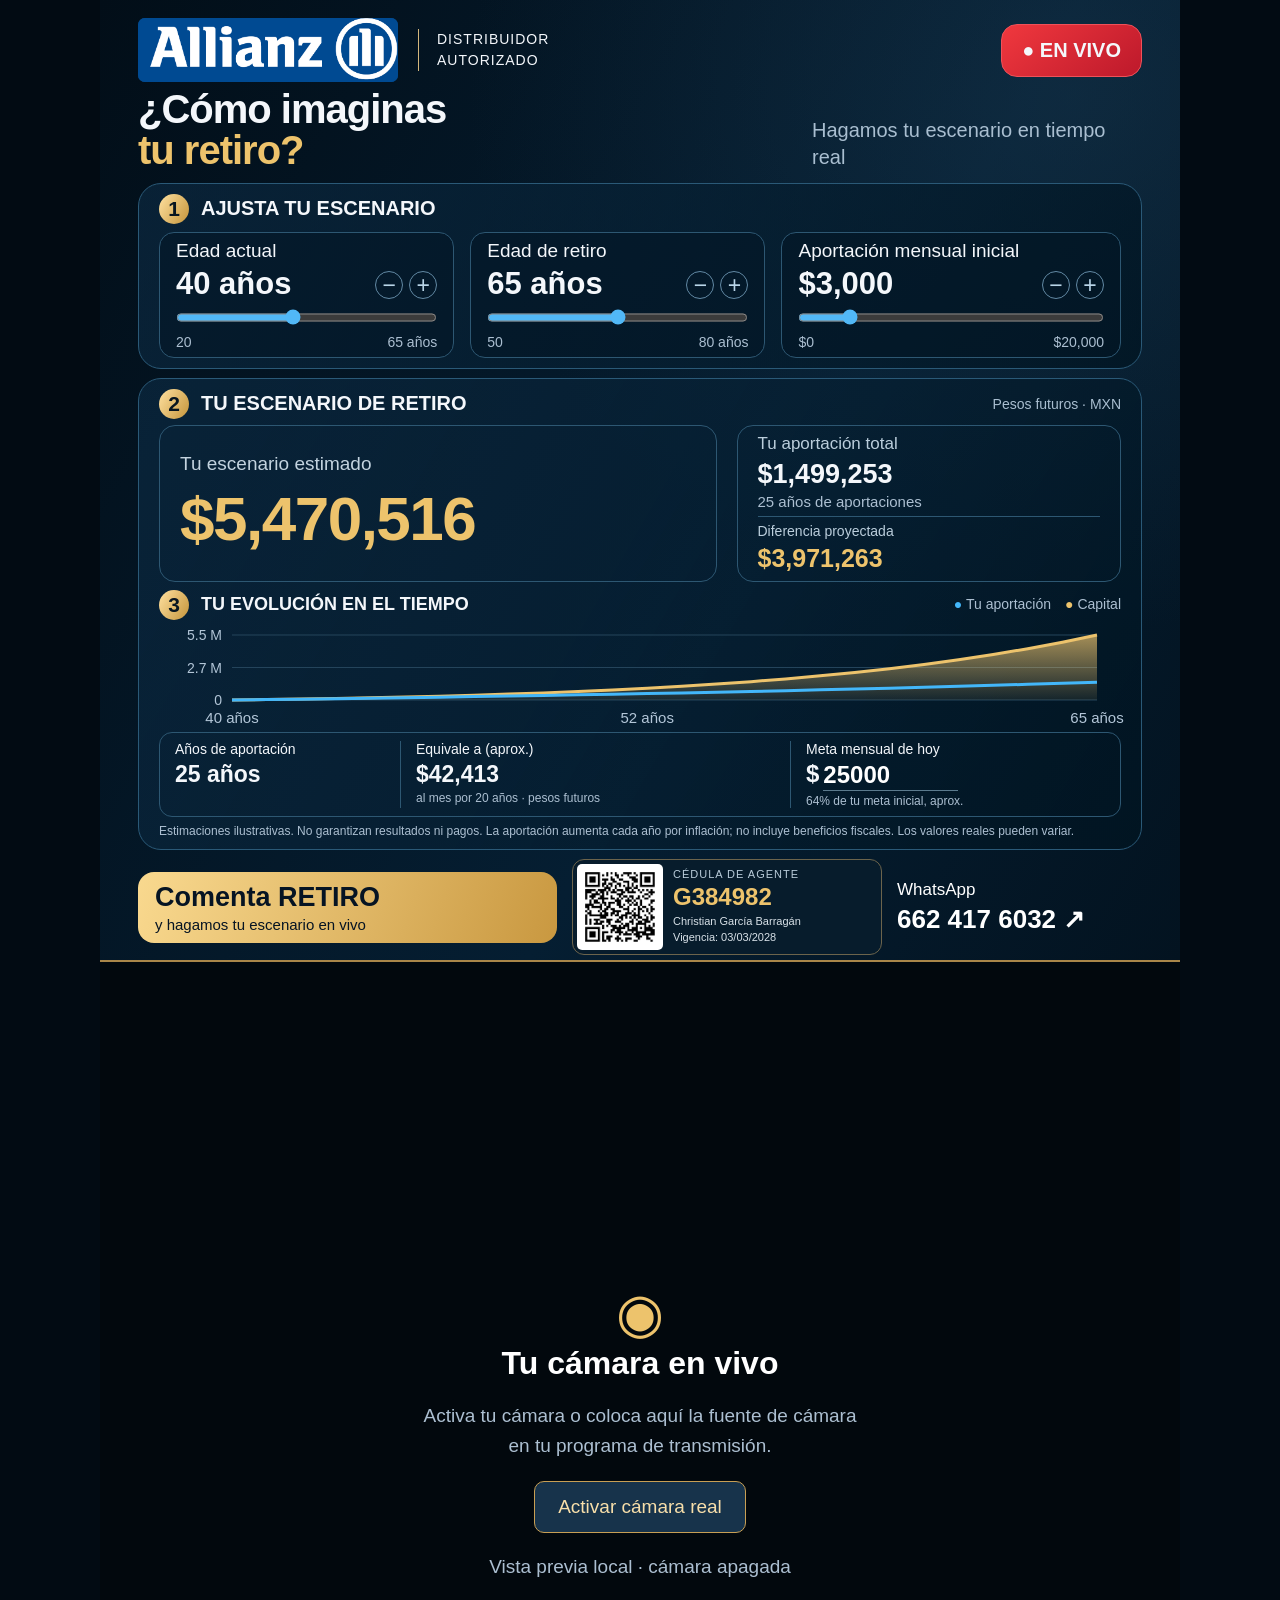
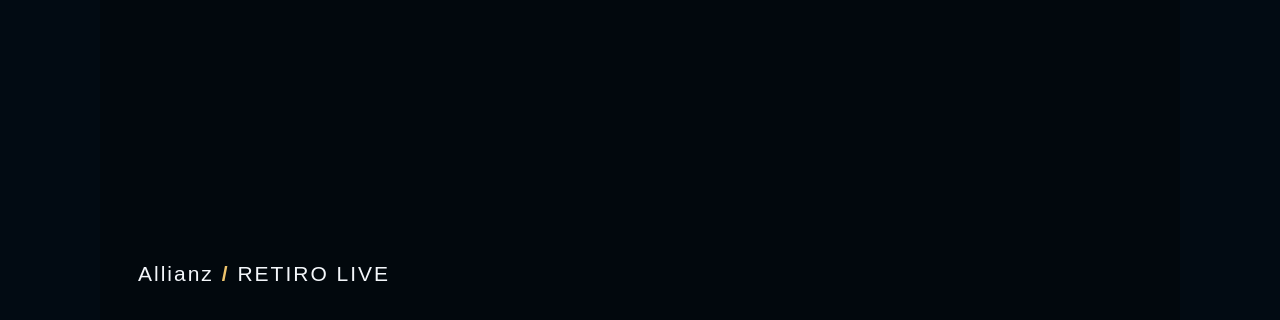
==== live/index.html @ dc5fecf2 "Add standalone retirement live simulator" ====
<!doctype html><html lang="es"><head><meta charset="utf-8"><meta name="viewport" content="width=device-width,initial-scale=1"><title>Allianz · Retiro LIVE</title><link rel="stylesheet" href="live.css"></head><body><main class="stage"><section class="dashboard" aria-label="Simulador de retiro"><header><div class="brand"><svg viewBox="0 0 80 68" aria-hidden="true"><path d="M4 62 40 6 76 62H57L40 35 22 62H4M29 62l11-17 11 17Z" fill="none" stroke="currentColor" stroke-width="6"/></svg><div><span class="officialLogo"><img src="allianz.jpg" alt="Allianz"></span><small>DISTRIBUIDOR<br>AUTORIZADO</small></div></div><span class="badge">● EN VIVO</span></header><div class="intro"><h1>¿Cómo imaginas<br><em>tu retiro?</em></h1><p>Hagamos tu escenario en tiempo real</p></div><section class="panel controls"><h2><i>1</i> AJUSTA TU ESCENARIO</h2><div class="fields"><label>Edad actual <div class="valueRow"><output id="ageOut"></output><div class="steppers"><button type="button" data-for="age" data-dir="-1" aria-label="Disminuir edad actual">−</button><button type="button" data-for="age" data-dir="1" aria-label="Aumentar edad actual">+</button></div></div><input id="age" type="range" min="20" max="65" value="40"><small>20 <span>65 años</span></small></label><label>Edad de retiro <div class="valueRow"><output id="retireOut"></output><div class="steppers"><button type="button" data-for="retire" data-dir="-1" aria-label="Disminuir edad de retiro">−</button><button type="button" data-for="retire" data-dir="1" aria-label="Aumentar edad de retiro">+</button></div></div><input id="retire" type="range" min="50" max="80" value="65"><small id="retireMin">41 <span>80 años</span></small></label><label>Aportación mensual inicial <div class="valueRow"><output id="monthlyOut"></output><div class="steppers"><button type="button" data-for="monthly" data-dir="-1" aria-label="Disminuir aportación mensual">−</button><button type="button" data-for="monthly" data-dir="1" aria-label="Aumentar aportación mensual">+</button></div></div><input id="monthly" type="range" min="0" max="20000" step="500" value="3000"><small>$0 <span>$20,000</span></small></label></div></section><section class="panel projection"><h2><i>2</i> TU ESCENARIO DE RETIRO <small>Pesos futuros · MXN</small></h2><div class="results"><div class="capital"><span>Tu escenario estimado</span><strong id="capital"></strong></div><div class="contribution"><span>Tu aportación total</span><strong id="contributed"></strong><small id="horizon"></small><span class="differenceLabel">Diferencia proyectada</span><strong id="difference"></strong></div></div><div class="chartHead"><h2><i>3</i> TU EVOLUCIÓN EN EL TIEMPO</h2><span><b class="blue">●</b> Tu aportación　<b class="gold">●</b> Capital</span></div><svg id="chart" viewBox="0 0 960 104" role="img" aria-labelledby="chartTitle"><title id="chartTitle">Capital y aportaciones estimados por edad</title></svg><div class="summary"><div><span>Años de aportación</span><strong id="yearsSummary"></strong></div><div><span>Equivale a (aprox.)</span><strong id="income"></strong><small>al mes por 20 años · pesos futuros</small></div><div><label for="goal">Meta mensual de hoy</label><div class="goalWrap">$ <input id="goal" type="number" min="0" max="1000000" step="1000" value="25000"></div><small id="goalStatus"></small></div></div><p class="notice">Estimaciones ilustrativas. No garantizan resultados ni pagos. La aportación aumenta cada año por inflación; no incluye beneficios fiscales. Los valores reales pueden variar.</p></section><footer><div class="cta">Comenta RETIRO<small>y hagamos tu escenario en vivo</small></div><aside class="credential" aria-label="Cédula de agente"><img src="cedula-qr.png" alt="QR original de la cédula de agente"><div><span>CÉDULA DE AGENTE</span><strong>G384982</strong><small>Christian García Barragán</small><small>Vigencia: 03/03/2028</small></div></aside><a href="https://wa.me/526624176032" target="_blank" rel="noopener">WhatsApp<strong>662 417 6032 ↗</strong></a></footer></section><section class="camera" aria-label="Cámara en vivo"><video id="video" autoplay muted playsinline></video><div id="cameraPrompt"><span class="cameraIcon">◉</span><h2>Tu cámara en vivo</h2><p>Activa tu cámara o coloca aquí la fuente de cámara<br>en tu programa de transmisión.</p><button id="startCamera">Activar cámara real</button><p id="cameraStatus" role="status">Vista previa local · cámara apagada</p></div><button id="stopCamera" hidden>Apagar cámara</button><span class="cameraBrand">Allianz <b> / </b> RETIRO LIVE</span></section></main><script src="calculator.js"></script><script src="live.js"></script></body></html>
---- live/live.css ----
*{box-sizing:border-box} :root{color-scheme:dark;--gold:#edc36c;--muted:#acbfd1}body{margin:0;background:#020b13;color:#f4f7fb;font-family:Arial,Helvetica,sans-serif}.stage{width:1080px;margin:auto}.dashboard{height:960px;padding:24px 38px 20px;background:radial-gradient(ellipse at 90% 10%,#21435b55,transparent 44%),linear-gradient(120deg,#020e18,#051e32 60%,#031320);overflow:hidden}header{display:flex;align-items:center;justify-content:space-between;height:70px}.brand{display:flex;gap:15px;align-items:center}.brand svg{width:66px;height:60px;color:var(--gold)}.brand b{font-size:43px;letter-spacing:5px}.brand sup{font-size:10px;vertical-align:top;letter-spacing:0}.brand small{display:block;font-size:11px;letter-spacing:1.5px}.badge{font-size:20px;font-weight:bold;padding:14px 20px;border:1px solid #ef6666;border-radius:16px;background:#b72d37}.intro{margin:15px 0 18px;position:relative}h1{font-size:53px;line-height:1.02;margin:0;letter-spacing:-1px}h1 em{font-style:normal;color:var(--gold)}.intro p{position:absolute;right:0;bottom:0;width:330px;font-size:23px;color:var(--muted);line-height:1.4;margin:0}.panel{border:1px solid #2a5977;border-radius:23px;background:linear-gradient(120deg,#0e304c88,#001421bb);padding:16px 20px;margin-bottom:13px}h2{font-size:20px;margin:0;display:flex;align-items:center;gap:12px}i{display:inline-grid;place-items:center;width:30px;height:30px;border-radius:50%;background:linear-gradient(120deg,#ffe1a0,#c5953b);color:#071520;font-style:normal;font-size:21px;flex-shrink:0}.fields{display:grid;grid-template-columns:1fr 1fr 1.15fr;gap:16px;margin-top:13px}label{border:1px solid #2d5772;border-radius:15px;padding:12px 16px;font-size:19px;background:#03162488}output{display:block;font-size:38px;font-weight:bold;margin:5px 0 8px}input{width:100%;accent-color:#51b8f7;cursor:pointer;height:19px;margin:0}label small{display:block;font-size:14px;color:var(--muted);margin-top:2px}label small span{float:right}.projection h2>small{margin-left:auto;font-weight:normal;font-size:15px;color:var(--muted)}.results{display:grid;grid-template-columns:1.45fr 1fr;gap:20px;margin:12px 0 16px}.capital,.contribution{border:1px solid #2d5772;border-radius:16px;padding:13px 20px}.results span{font-size:20px}.capital strong{display:block;color:var(--gold);font-size:58px;letter-spacing:-1px;margin-top:3px}.contribution strong{display:block;font-size:32px;margin-top:5px}.contribution small{display:block;color:var(--muted);margin-top:8px;font-size:15px}.chartHead{display:flex;align-items:center;justify-content:space-between}.chartHead>span{font-size:14px;color:var(--muted)}.blue{color:#43b7fa}.gold{color:var(--gold)}#chart{width:100%;height:163px;display:block;margin-top:10px;overflow:visible}.notice{font-size:14px;color:var(--muted);line-height:1.4;margin:10px 0 0}footer{display:flex;gap:28px;align-items:center;justify-content:space-between}.cta{background:linear-gradient(110deg,#f9d98f,#c99840);color:#061423;border-radius:16px;padding:12px 25px;font-size:31px;font-weight:bold;flex:1}.cta small{display:block;font-size:17px;font-weight:normal;margin-top:3px}footer a{color:white;text-decoration:none;font-size:17px;min-width:270px}footer strong{display:block;font-size:29px;margin-top:4px}.camera{height:960px;position:relative;background:#02080d;display:grid;place-items:center;border-top:2px solid #a98649;overflow:hidden}.camera video{width:100%;height:100%;object-fit:cover;position:absolute}.camera #cameraPrompt{position:relative;text-align:center;color:var(--muted)}.camera h2{display:block;font-size:32px;color:white}.camera p{line-height:1.6;font-size:19px}.cameraIcon{font-size:55px;color:var(--gold)}button{border:1px solid #c89f54;background:#17334b;color:#f8dfaa;border-radius:10px;padding:14px 23px;font-size:19px;cursor:pointer}button:focus-visible,input:focus-visible,a:focus-visible{outline:3px solid white;outline-offset:5px}.cameraBrand{position:absolute;bottom:34px;left:38px;font-size:21px;letter-spacing:3px}.cameraBrand b{color:var(--gold)}#stopCamera{position:absolute;top:20px;right:20px;opacity:.25}#stopCamera:hover,#stopCamera:focus{opacity:1}[hidden]{display:none!important}@media(max-width:1079px){.stage{width:100%;}.dashboard{zoom:calc(100vw / 1080px)}.camera{height:calc(100vw * 960 / 1080)}}
/* Keep the complete call to action inside the upper 960 px broadcast region. */
.dashboard{padding-top:18px}header{height:64px}.intro{margin:10px 0 14px}h1{font-size:47px}.panel{padding:12px 20px;margin-bottom:11px}.fields{margin-top:10px}label{padding:9px 16px}output{font-size:35px;margin:4px 0 6px}.results{margin:10px 0 12px}.capital,.contribution{padding:10px 20px}.capital strong{font-size:54px}#chart{height:137px;margin-top:7px}.notice{margin-top:7px}.cta{padding:11px 25px}
.valueRow{display:flex;align-items:center;justify-content:space-between;gap:6px}.steppers{display:flex;gap:6px}.steppers button{display:grid;place-items:center;width:28px;height:28px;padding:0;border-radius:50%;font-size:23px;color:#b9d5e8;border-color:#6289a4;background:transparent}.fields output{font-size:31px;white-space:nowrap}.differenceLabel{display:block;font-size:15px!important;margin-top:8px;padding-top:8px;border-top:1px solid #2d5772}#difference{font-size:26px;color:var(--gold)}.results{align-items:stretch}.capital{display:flex;flex-direction:column;justify-content:center}.capital strong{font-size:51px}.summary{display:grid;grid-template-columns:.8fr 1.3fr 1.1fr;border:1px solid #2d5772;border-radius:13px;padding:10px 0;margin-top:5px}.summary>div{padding:0 15px}.summary>div+div{border-left:1px solid #2d5772}.summary span,.summary label{display:block;font-size:15px;border:0;background:none;padding:0}.summary strong{display:block;font-size:25px;margin-top:4px}.summary small{display:block;font-size:12px;color:var(--muted);margin-top:3px}.goalWrap{display:flex;align-items:center;font-size:24px;font-weight:bold;gap:4px}.goalWrap input{width:135px;height:31px;font-size:24px;font-weight:bold;background:transparent;border:0;border-bottom:1px solid #5b7a8d;color:white;padding:0;margin-top:3px}.projection{padding-top:10px;padding-bottom:10px}.results{margin:8px 0 10px}.contribution strong{font-size:28px}.contribution small{margin-top:3px}.chartHead h2{font-size:19px}#chart{height:115px;margin-top:3px}.notice{font-size:12px;line-height:1.3}.panel.controls{padding-top:10px;padding-bottom:10px}.intro{margin:7px 0 12px}h1{font-size:43px}.intro p{font-size:21px}.fields{margin-top:8px}.cta{font-size:29px}
.results{margin:6px 0 8px}.capital,.contribution{padding:8px 20px}.differenceLabel{margin-top:6px;padding-top:6px}.summary{padding:8px 0}.fields label{padding:7px 16px}.intro h1{font-size:40px}.panel{margin-bottom:9px}#chart{height:104px}.cta{padding:9px 25px;font-size:27px}.cta small{font-size:16px}
/* Approved Allianz distributor reference. */
.brand{gap:15px}.brand svg{display:none}.brand b{font-family:Georgia,'Times New Roman',serif;font-size:48px;letter-spacing:-1px;display:flex;align-items:center;gap:12px}.brand sup{display:none}.brand small{font-family:Arial,Helvetica,sans-serif;border-left:1px solid #d4b77d;padding-left:18px;margin-left:5px;font-size:15px;line-height:1.5;letter-spacing:1px;max-width:190px}.brand>div{display:flex;align-items:center;gap:15px}.allianzMark{width:48px;height:48px;border:3px solid white;border-radius:50%;display:flex;align-items:center;justify-content:center;gap:4px;padding:8px}.allianzMark span{display:block;background:white;width:6px;height:23px}.allianzMark span:nth-child(2){height:30px}.allianzMark span:nth-child(3){height:19px}.intro{background:radial-gradient(ellipse at 95% 25%,#d6a25133,transparent 40%)}.badge{background:linear-gradient(140deg,#f0383e,#bd192b);border-color:#ef5159}.cameraBrand{letter-spacing:2px}
.officialLogo{position:relative;display:block;width:270px;height:64px;overflow:hidden;border-radius:7px;background:#084c8e}.officialLogo img{position:absolute;width:315px;max-width:none;height:auto;left:-22px;top:-38px}
/* Visual hierarchy: result first, controls second, supporting figures quieter. */
.intro{background:none}.intro p{width:330px;font-size:20px;line-height:1.35;color:#a9bed0}.capital strong{font-size:62px;letter-spacing:-1.5px;line-height:1.12;margin-top:9px}.capital>span{font-size:19px;color:#c3d3df}.contribution>span{font-size:17px;color:#bbcedc}.contribution>strong{font-size:27px}.contribution .differenceLabel{font-size:14px!important}#difference{font-size:25px}.chartHead h2{font-size:18px}.chartHead>span{font-size:14px}.summary strong{font-size:23px}.summary span,.summary label{font-size:14px}.summary small{font-size:12px}.cta{font-size:29px}.projection h2>small{font-size:14px;color:#a9bed0}.officialLogo{width:260px}.brand small{font-size:14px}
footer{gap:15px}.cta{flex:1;padding:10px 17px;font-size:27px}.cta small{font-size:15px;white-space:nowrap}footer>a{min-width:245px}footer>a strong{font-size:26px}.credential{display:flex;align-items:center;gap:10px;border:1px solid #6c644c;border-radius:12px;padding:4px 9px 4px 4px;height:96px;flex:0 0 310px;background:#071c2c}.credential img{display:block;width:86px;height:86px;background:white;border-radius:5px}.credential span{display:block;font-size:11px;letter-spacing:1px;color:#b9ccda}.credential strong{display:block;font-size:24px;color:#edc36c;margin:3px 0}.credential small{display:block;font-size:11px;line-height:1.45;color:#d8e1e8}
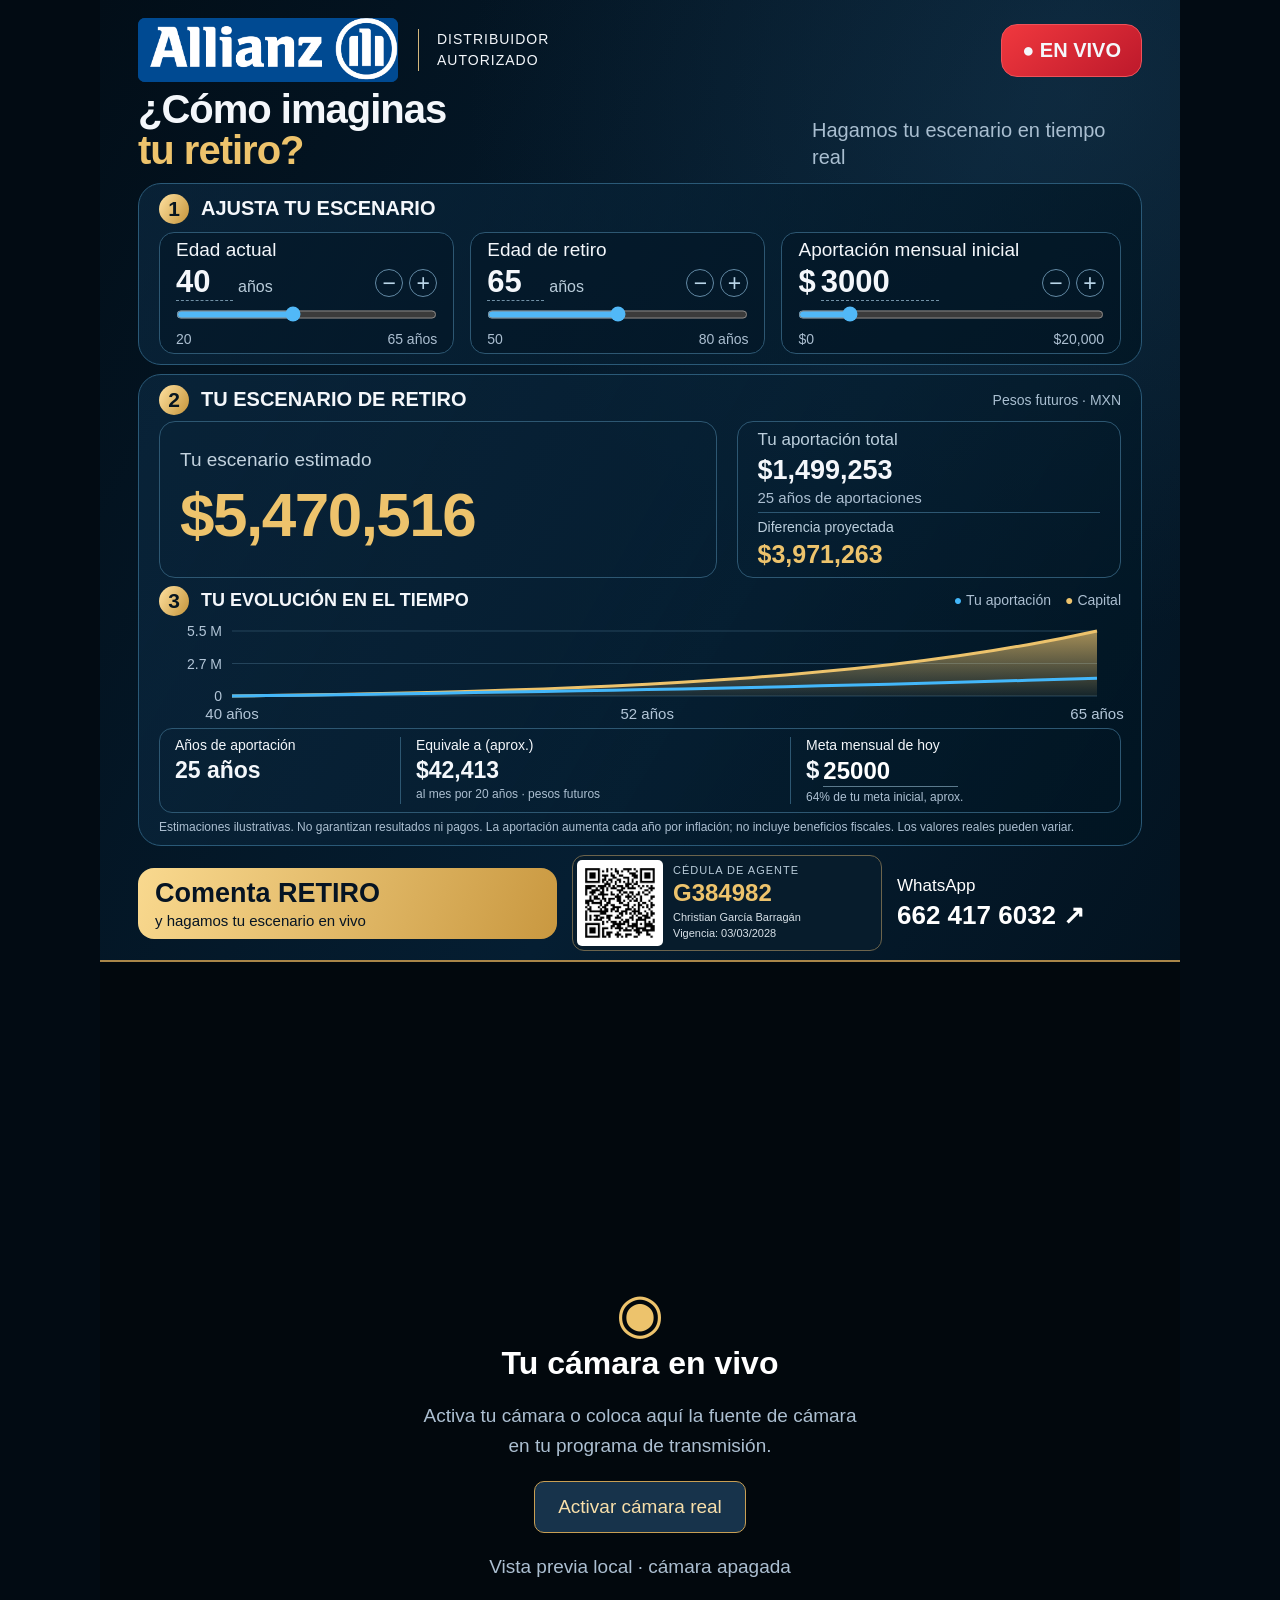
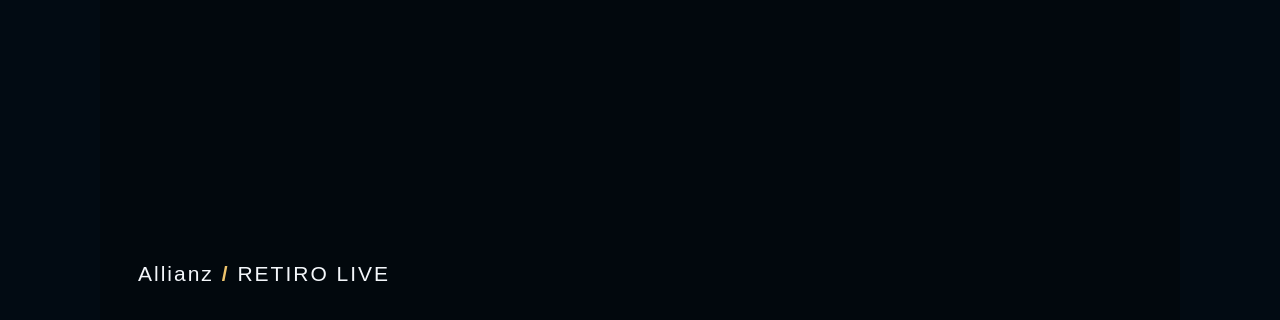
==== commit f3628dd2: "Allow direct entry of live retirement inputs" ====
--- a/live/index.html
+++ b/live/index.html
@@ -1 +1 @@
-<!doctype html><html lang="es"><head><meta charset="utf-8"><meta name="viewport" content="width=device-width,initial-scale=1"><title>Allianz · Retiro LIVE</title><link rel="stylesheet" href="live.css"></head><body><main class="stage"><section class="dashboard" aria-label="Simulador de retiro"><header><div class="brand"><svg viewBox="0 0 80 68" aria-hidden="true"><path d="M4 62 40 6 76 62H57L40 35 22 62H4M29 62l11-17 11 17Z" fill="none" stroke="currentColor" stroke-width="6"/></svg><div><span class="officialLogo"><img src="allianz.jpg" alt="Allianz"></span><small>DISTRIBUIDOR<br>AUTORIZADO</small></div></div><span class="badge">● EN VIVO</span></header><div class="intro"><h1>¿Cómo imaginas<br><em>tu retiro?</em></h1><p>Hagamos tu escenario en tiempo real</p></div><section class="panel controls"><h2><i>1</i> AJUSTA TU ESCENARIO</h2><div class="fields"><label>Edad actual <div class="valueRow"><output id="ageOut"></output><div class="steppers"><button type="button" data-for="age" data-dir="-1" aria-label="Disminuir edad actual">−</button><button type="button" data-for="age" data-dir="1" aria-label="Aumentar edad actual">+</button></div></div><input id="age" type="range" min="20" max="65" value="40"><small>20 <span>65 años</span></small></label><label>Edad de retiro <div class="valueRow"><output id="retireOut"></output><div class="steppers"><button type="button" data-for="retire" data-dir="-1" aria-label="Disminuir edad de retiro">−</button><button type="button" data-for="retire" data-dir="1" aria-label="Aumentar edad de retiro">+</button></div></div><input id="retire" type="range" min="50" max="80" value="65"><small id="retireMin">41 <span>80 años</span></small></label><label>Aportación mensual inicial <div class="valueRow"><output id="monthlyOut"></output><div class="steppers"><button type="button" data-for="monthly" data-dir="-1" aria-label="Disminuir aportación mensual">−</button><button type="button" data-for="monthly" data-dir="1" aria-label="Aumentar aportación mensual">+</button></div></div><input id="monthly" type="range" min="0" max="20000" step="500" value="3000"><small>$0 <span>$20,000</span></small></label></div></section><section class="panel projection"><h2><i>2</i> TU ESCENARIO DE RETIRO <small>Pesos futuros · MXN</small></h2><div class="results"><div class="capital"><span>Tu escenario estimado</span><strong id="capital"></strong></div><div class="contribution"><span>Tu aportación total</span><strong id="contributed"></strong><small id="horizon"></small><span class="differenceLabel">Diferencia proyectada</span><strong id="difference"></strong></div></div><div class="chartHead"><h2><i>3</i> TU EVOLUCIÓN EN EL TIEMPO</h2><span><b class="blue">●</b> Tu aportación　<b class="gold">●</b> Capital</span></div><svg id="chart" viewBox="0 0 960 104" role="img" aria-labelledby="chartTitle"><title id="chartTitle">Capital y aportaciones estimados por edad</title></svg><div class="summary"><div><span>Años de aportación</span><strong id="yearsSummary"></strong></div><div><span>Equivale a (aprox.)</span><strong id="income"></strong><small>al mes por 20 años · pesos futuros</small></div><div><label for="goal">Meta mensual de hoy</label><div class="goalWrap">$ <input id="goal" type="number" min="0" max="1000000" step="1000" value="25000"></div><small id="goalStatus"></small></div></div><p class="notice">Estimaciones ilustrativas. No garantizan resultados ni pagos. La aportación aumenta cada año por inflación; no incluye beneficios fiscales. Los valores reales pueden variar.</p></section><footer><div class="cta">Comenta RETIRO<small>y hagamos tu escenario en vivo</small></div><aside class="credential" aria-label="Cédula de agente"><img src="cedula-qr.png" alt="QR original de la cédula de agente"><div><span>CÉDULA DE AGENTE</span><strong>G384982</strong><small>Christian García Barragán</small><small>Vigencia: 03/03/2028</small></div></aside><a href="https://wa.me/526624176032" target="_blank" rel="noopener">WhatsApp<strong>662 417 6032 ↗</strong></a></footer></section><section class="camera" aria-label="Cámara en vivo"><video id="video" autoplay muted playsinline></video><div id="cameraPrompt"><span class="cameraIcon">◉</span><h2>Tu cámara en vivo</h2><p>Activa tu cámara o coloca aquí la fuente de cámara<br>en tu programa de transmisión.</p><button id="startCamera">Activar cámara real</button><p id="cameraStatus" role="status">Vista previa local · cámara apagada</p></div><button id="stopCamera" hidden>Apagar cámara</button><span class="cameraBrand">Allianz <b> / </b> RETIRO LIVE</span></section></main><script src="calculator.js"></script><script src="live.js"></script></body></html>
+<!doctype html><html lang="es"><head><meta charset="utf-8"><meta name="viewport" content="width=device-width,initial-scale=1"><title>Allianz · Retiro LIVE</title><link rel="stylesheet" href="live.css"></head><body><main class="stage"><section class="dashboard" aria-label="Simulador de retiro"><header><div class="brand"><svg viewBox="0 0 80 68" aria-hidden="true"><path d="M4 62 40 6 76 62H57L40 35 22 62H4M29 62l11-17 11 17Z" fill="none" stroke="currentColor" stroke-width="6"/></svg><div><span class="officialLogo"><img src="allianz.jpg" alt="Allianz"></span><small>DISTRIBUIDOR<br>AUTORIZADO</small></div></div><span class="badge">● EN VIVO</span></header><div class="intro"><h1>¿Cómo imaginas<br><em>tu retiro?</em></h1><p>Hagamos tu escenario en tiempo real</p></div><section class="panel controls"><h2><i>1</i> AJUSTA TU ESCENARIO</h2><div class="fields"><label>Edad actual <div class="valueRow"><div class="directValue"><input id="ageOut" class="directInput" type="number" inputmode="numeric" aria-label="Edad actual" title="Escribe el valor y presiona Enter"><span>años</span></div><div class="steppers"><button type="button" data-for="age" data-dir="-1" aria-label="Disminuir edad actual">−</button><button type="button" data-for="age" data-dir="1" aria-label="Aumentar edad actual">+</button></div></div><input id="age" type="range" min="20" max="65" value="40"><small>20 <span>65 años</span></small></label><label>Edad de retiro <div class="valueRow"><div class="directValue"><input id="retireOut" class="directInput" type="number" inputmode="numeric" aria-label="Edad de retiro" title="Escribe el valor y presiona Enter"><span>años</span></div><div class="steppers"><button type="button" data-for="retire" data-dir="-1" aria-label="Disminuir edad de retiro">−</button><button type="button" data-for="retire" data-dir="1" aria-label="Aumentar edad de retiro">+</button></div></div><input id="retire" type="range" min="50" max="80" value="65"><small id="retireMin">41 <span>80 años</span></small></label><label>Aportación mensual inicial <div class="valueRow"><div class="directValue">$ <input id="monthlyOut" class="directInput" type="number" inputmode="numeric" aria-label="Aportación mensual en pesos" title="Escribe el valor y presiona Enter"></div><div class="steppers"><button type="button" data-for="monthly" data-dir="-1" aria-label="Disminuir aportación mensual">−</button><button type="button" data-for="monthly" data-dir="1" aria-label="Aumentar aportación mensual">+</button></div></div><input id="monthly" type="range" min="0" max="20000" step="1" value="3000"><small>$0 <span>$20,000</span></small></label></div></section><section class="panel projection"><h2><i>2</i> TU ESCENARIO DE RETIRO <small>Pesos futuros · MXN</small></h2><div class="results"><div class="capital"><span>Tu escenario estimado</span><strong id="capital"></strong></div><div class="contribution"><span>Tu aportación total</span><strong id="contributed"></strong><small id="horizon"></small><span class="differenceLabel">Diferencia proyectada</span><strong id="difference"></strong></div></div><div class="chartHead"><h2><i>3</i> TU EVOLUCIÓN EN EL TIEMPO</h2><span><b class="blue">●</b> Tu aportación　<b class="gold">●</b> Capital</span></div><svg id="chart" viewBox="0 0 960 104" role="img" aria-labelledby="chartTitle"><title id="chartTitle">Capital y aportaciones estimados por edad</title></svg><div class="summary"><div><span>Años de aportación</span><strong id="yearsSummary"></strong></div><div><span>Equivale a (aprox.)</span><strong id="income"></strong><small>al mes por 20 años · pesos futuros</small></div><div><label for="goal">Meta mensual de hoy</label><div class="goalWrap">$ <input id="goal" type="number" min="0" max="1000000" step="1000" value="25000"></div><small id="goalStatus"></small></div></div><p class="notice">Estimaciones ilustrativas. No garantizan resultados ni pagos. La aportación aumenta cada año por inflación; no incluye beneficios fiscales. Los valores reales pueden variar.</p></section><footer><div class="cta">Comenta RETIRO<small>y hagamos tu escenario en vivo</small></div><aside class="credential" aria-label="Cédula de agente"><img src="cedula-qr.png" alt="QR original de la cédula de agente"><div><span>CÉDULA DE AGENTE</span><strong>G384982</strong><small>Christian García Barragán</small><small>Vigencia: 03/03/2028</small></div></aside><a href="https://wa.me/526624176032" target="_blank" rel="noopener">WhatsApp<strong>662 417 6032 ↗</strong></a></footer></section><section class="camera" aria-label="Cámara en vivo"><video id="video" autoplay muted playsinline></video><div id="cameraPrompt"><span class="cameraIcon">◉</span><h2>Tu cámara en vivo</h2><p>Activa tu cámara o coloca aquí la fuente de cámara<br>en tu programa de transmisión.</p><button id="startCamera">Activar cámara real</button><p id="cameraStatus" role="status">Vista previa local · cámara apagada</p></div><button id="stopCamera" hidden>Apagar cámara</button><span class="cameraBrand">Allianz <b> / </b> RETIRO LIVE</span></section></main><script src="calculator.js"></script><script src="live.js"></script></body></html>
--- a/live/live.css
+++ b/live/live.css
@@ -9,3 +9,5 @@
 /* Visual hierarchy: result first, controls second, supporting figures quieter. */
 .intro{background:none}.intro p{width:330px;font-size:20px;line-height:1.35;color:#a9bed0}.capital strong{font-size:62px;letter-spacing:-1.5px;line-height:1.12;margin-top:9px}.capital>span{font-size:19px;color:#c3d3df}.contribution>span{font-size:17px;color:#bbcedc}.contribution>strong{font-size:27px}.contribution .differenceLabel{font-size:14px!important}#difference{font-size:25px}.chartHead h2{font-size:18px}.chartHead>span{font-size:14px}.summary strong{font-size:23px}.summary span,.summary label{font-size:14px}.summary small{font-size:12px}.cta{font-size:29px}.projection h2>small{font-size:14px;color:#a9bed0}.officialLogo{width:260px}.brand small{font-size:14px}
 footer{gap:15px}.cta{flex:1;padding:10px 17px;font-size:27px}.cta small{font-size:15px;white-space:nowrap}footer>a{min-width:245px}footer>a strong{font-size:26px}.credential{display:flex;align-items:center;gap:10px;border:1px solid #6c644c;border-radius:12px;padding:4px 9px 4px 4px;height:96px;flex:0 0 310px;background:#071c2c}.credential img{display:block;width:86px;height:86px;background:white;border-radius:5px}.credential span{display:block;font-size:11px;letter-spacing:1px;color:#b9ccda}.credential strong{display:block;font-size:24px;color:#edc36c;margin:3px 0}.credential small{display:block;font-size:11px;line-height:1.45;color:#d8e1e8}
+.directValue{display:flex;align-items:baseline;gap:5px;min-width:0;font-size:31px;font-weight:bold;white-space:nowrap}.directValue span{font-size:16px;font-weight:normal;color:#b9ccda}.directInput{appearance:textfield;-moz-appearance:textfield;width:57px;min-width:0;height:43px;margin:0;padding:2px 0;color:#f4f7fb;background:transparent;border:0;border-bottom:1px dashed #7291a6;border-radius:0;font:inherit;cursor:text;accent-color:auto}.directInput::-webkit-inner-spin-button,.directInput::-webkit-outer-spin-button{-webkit-appearance:none;margin:0}#monthlyOut{width:118px}.directInput:focus{background:#17334b;outline:2px solid #edc36c;outline-offset:2px}.valueRow{min-height:52px}.directInput:invalid{border-bottom-color:#f48989}
+.valueRow{min-height:44px}.directInput{height:37px}.fields label{padding-top:6px;padding-bottom:6px}
